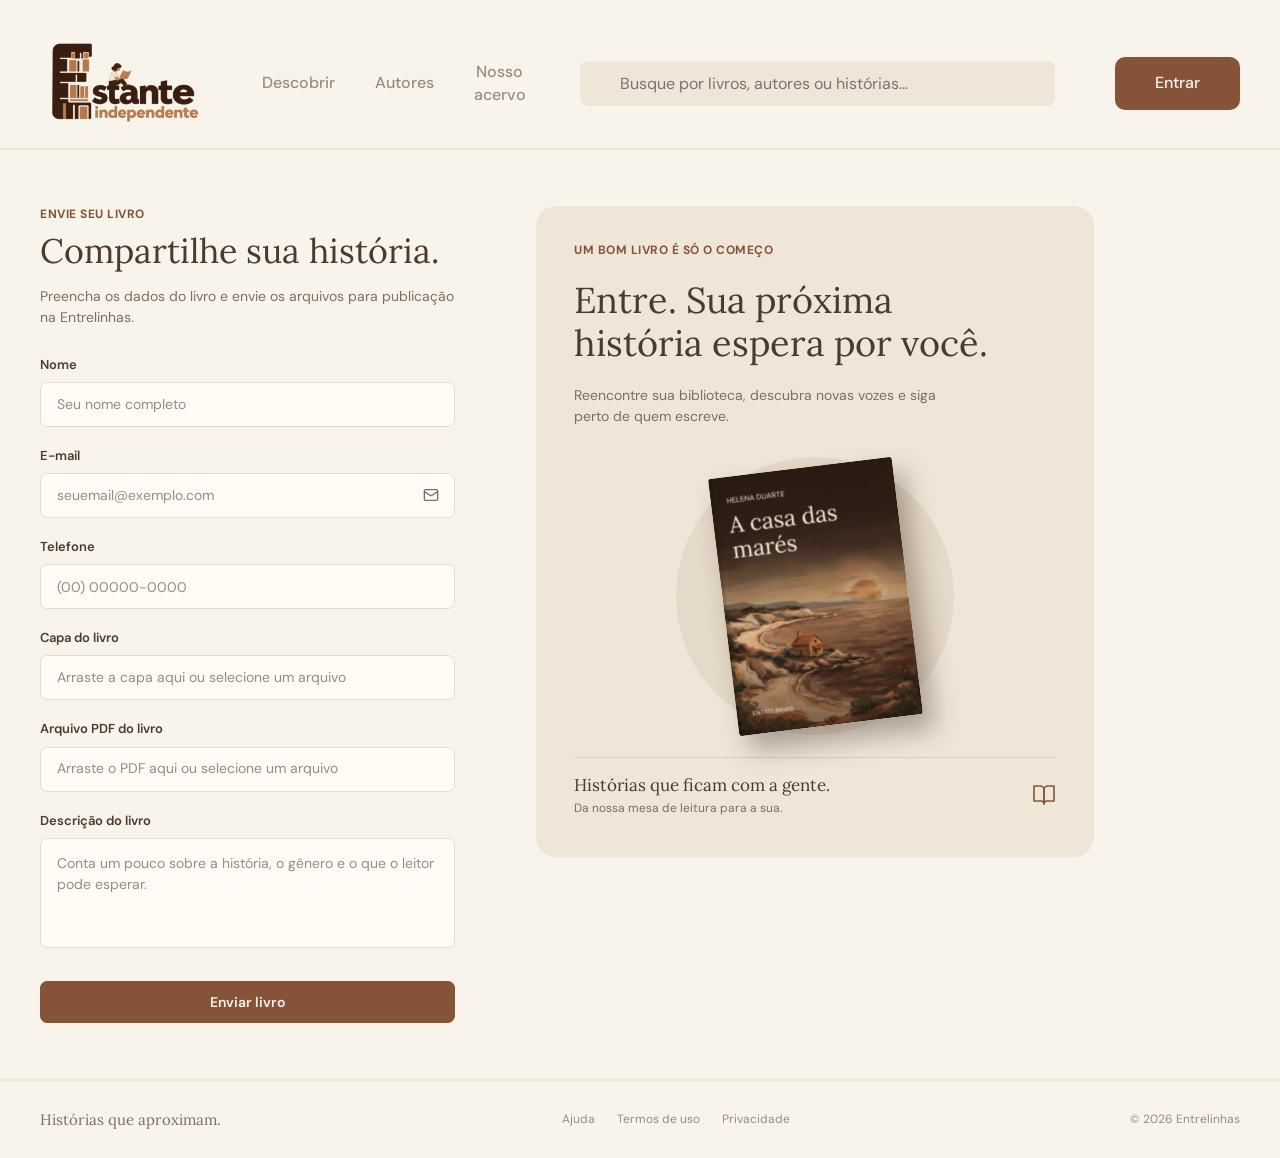
==== Estante Independente - Form/Estante Independente - Form/index.html @ 8c726a81 "finalização do trabalho" ====
<!DOCTYPE html>
<html lang="pt-BR">
<head>
  <meta charset="UTF-8">
  <meta name="viewport" content="width=device-width, initial-scale=1.0">
  <title>Compartilhe sua história | Estante Independente</title>
  <link rel="preconnect" href="https://fonts.googleapis.com">
  <link rel="preconnect" href="https://fonts.gstatic.com" crossorigin>
  <link href="https://fonts.googleapis.com/css2?family=DM+Sans:wght@400;500;600;700&family=Lora:wght@400;500&display=swap" rel="stylesheet">


  <link rel="stylesheet" href="style.css">
</head>
<body>

  
  <header>
    <div class="container_ger container_header">
      <img src="../Estante Independente - Form/ESTANTE INDEPENDENTE SVG.svg" alt="" />
      <nav class="nav_header">
        <a href="">Descobrir</a>
        <a href="">Autores</a>
        <a href="">Nosso <br>acervo</a>
      </nav>
      <div class="box_busca">
        <input placeholder="Busque por livros, autores ou histórias..." type="search">
        <svg xmlns="http://www.w3.org/2000/svg"
          viewBox="0 0 640 640">
            d="M480 272C480 317.9 465.1 360.3 440 394.7L566.6 521.4C579.1 533.9 579.1 554.2 566.6 566.7C554.1 579.2 533.8 579.2 521.3 566.7L394.7 440C360.3 465.1 317.9 480 272 480C157.1 480 64 386.9 64 272C64 157.1 157.1 64 272 64C386.9 64 480 157.1 480 272zM272 416C351.5 416 416 351.5 416 272C416 192.5 351.5 128 272 128C192.5 128 128 192.5 128 272C128 351.5 192.5 416 272 416z" />
        </svg>
      </div>
      <a class="botao_entrar" href="">Entrar</a>
    </div>
  </header>

 
  <main class="container_ger container_main">
       
    <section class="box_form">
      <p class="sobretitulo">Envie seu livro</p>
      <h1>Compartilhe sua história.</h1>
      <p class="texto_apoio">Preencha os dados do livro e envie os arquivos para publicação na Entrelinhas.</p>
      
      <form class="form_envio" action="#" method="post">
        
        <div class="campo_form">
          <label for="nome">Nome</label>
          <input type="text" id="nome" name="nome" placeholder="Seu nome completo">
        </div>
        
        <div class="campo_form">
          <label for="email">E-mail</label>
          <div class="box_email">
            <input type="email" id="email" name="email" placeholder="seuemail@exemplo.com">
            <svg viewBox="0 0 24 24" fill="none" stroke="currentColor" stroke-width="2" stroke-linecap="round" stroke-linejoin="round" aria-hidden="true">
              <rect width="20" height="16" x="2" y="4" rx="2" />
              <path d="m22 7-8.97 5.7a1.94 1.94 0 0 1-2.06 0L2 7" />
            </svg>
          </div>
        </div>
        
        <div class="campo_form">
          <label for="telefone">Telefone</label>
          <input type="tel" id="telefone" name="telefone" placeholder="(00) 00000-0000">
        </div>
        
        <div class="campo_form">
          <label for="capa">Capa do livro</label>
          <div class="campo_arquivo">
            <span>Arraste a capa aqui ou selecione um arquivo</span>
            <input type="file" id="capa" name="capa" accept="image/*">
          </div>
        </div>
        
        <div class="campo_form">
          <label for="pdf">Arquivo PDF do livro</label>
          <div class="campo_arquivo">
            <span>Arraste o PDF aqui ou selecione um arquivo</span>
            <input type="file" id="pdf" name="pdf" accept=".pdf,application/pdf">
          </div>
        </div>
        
        <div class="campo_form">
          <label for="descricao">Descrição do livro</label>
          <textarea id="descricao" name="descricao" placeholder="Conta um pouco sobre a história, o gênero e o que o leitor pode esperar."></textarea>
        </div>
        
        <button class="botao_enviar" type="submit">Enviar livro</button>
        
      </form>
    </section>
    
    <aside class="box_painel">
      <p class="sobretitulo">Um bom livro é só o começo</p>
      <h2>Entre. Sua próxima<br>história espera por você.</h2>
      <p class="texto_apoio">Reencontre sua biblioteca, descubra novas vozes e siga perto de quem escreve.</p>
      
      <div class="box_circulo">
        <img src="../Estante Independente - Form/a-casa-das-mares.png" alt="Capa do livro A casa das marés, de Helena Duarte">
      </div>
      
      <div class="painel_rodape">
        <div>
          <p class="painel_frase">Histórias que ficam com a gente.</p>
          <p class="painel_detalhe">Da nossa mesa de leitura para a sua.</p>
        </div>
        <svg viewBox="0 0 24 24" fill="none" stroke="currentColor" stroke-width="1.6" stroke-linecap="round" stroke-linejoin="round" aria-hidden="true">
          <path d="M2 3h6a4 4 0 0 1 4 4v14a3 3 0 0 0-3-3H2z" />
          <path d="M22 3h-6a4 4 0 0 0-4 4v14a3 3 0 0 1 3-3h7z" />
        </svg>
      </div>
    </aside>
     
    
  </main>
  
  <footer>
    <div class="container_ger container_footer">
      <p class="frase_footer">Histórias que aproximam.</p>
      <nav class="nav_footer">
        <a href="#">Ajuda</a>
        <a href="#">Termos de uso</a>
        <a href="#">Privacidade</a>
      </nav>
      <p class="copy_footer">© 2026 Entrelinhas</p>
    </div>
  </footer>

</body>
</html>
---- Estante Independente - Form/Estante Independente - Form/style.css ----
* {
  padding: 0;
  margin: 0;
  box-sizing: border-box;
}

:root {
  --marromClaro: #f8f4ec;
  --marromMedio: #efe6d8;
  --marromEscuro: #855438;
  --fontDM: "DM Sans", sans-serif;
  --fontLora: "Lora", serif;
}

header {
  background-color: var(--marromClaro);
  height: 150px;
  font-family: var(--fontDM);
  border-bottom: var(--marromMedio) solid 2px;
}
/* -------------- header------------------ */
.container_ger {
  /* background-color: aqua; */
  max-width: 1200px;
  width: 95%;
  margin: 0 auto;
}

.container_header {
  /* background-color: aqua; */
  display: flex;
  margin: 0 auto;
  align-items: center;
  justify-content: space-between;
}

.container_header img {
  width: 167px;
}

header a {
  text-decoration: none;
  font-weight: 500;
  font-size: 16px;
  text-align: center;
}

.nav_header {
  display: flex;
  justify-content: center;
  align-items: center;
}

.nav_header a {
  margin: 20px;
  color: #9a8b7e;
  display: inline-block;
  transition: 0.7s ease;
}

.box_busca {
  position: relative;
  width: 500px;
  transition: 0.7s ease;
}

.botao_entrar {
  background-color: var(--marromEscuro);
  color: var(--marromClaro);
  padding: 15px 40px;
  border-radius: 10px;
  display: inline-block;
  transition: 0.7s ease-out;
}

.box_busca input {
  max-width: 500px;
  width: 95%;
  background-color: var(--marromMedio);
  border: none;
  padding: 20px;
  padding-left: 25px;
  padding-bottom: 5px;
  font-size: 16px;
  border-radius: 8px;
  padding: 12px 16px 12px 40px;
  font-family: var(--fontDM);
  transition: 0.7s ease;
}

.box_busca svg {
  position: absolute;
  width: 28px;
  left: 10px;
  top: 50%;
  transform: translateY(-50%);
  height: 24px;
  pointer-events: none;
  fill: #9a8b7e;
}

.box_busca input:focus {
  outline: none;
}

.nav_header a:hover {
  color: var(--marromEscuro);
  transform: scale(1.15);
}

.botao_entrar:hover {
  transform: scale(1.15);
  background-color: transparent;
  border: var(--marromEscuro) 1px solid;
  color: var(--marromEscuro);
}

.box_busca:hover {
  transform: scale(1.05);
}


:root {
  --textoEscuro: #4a3a30;     
  --textoSuave: #7d6e63;     
  --cinzaMarrom: #9a8b7e;    
  --campo: #fffcf5;          
  --bordaCampo: #e6dccd;     
  --marromCirculo: #e5d9c7;   
  --linhaPainel: #dccfbb;     
}

body {
  background-color: var(--marromClaro);
  font-family: var(--fontDM);
  font-size: 14px;
  line-height: 1.4;
  color: var(--textoEscuro);
}


.container_main {
  display: grid;
  grid-template-columns: minmax(0, 415px) minmax(0, 558px);
  column-gap: 81px;
  align-items: start;
  padding: 56px 0;
}

/*  ------------ main ---------------- */


.sobretitulo {
  font-size: 12px;
  font-weight: 700;
  letter-spacing: 0.5px;
  text-transform: uppercase;
  color: var(--marromEscuro);
}

.texto_apoio {
  font-size: 14px;
  line-height: 1.5;
  color: var(--textoSuave);
}


.box_form h1 {
  margin: 8px 0 14px;
  font-family: var(--fontLora);
  font-weight: 400;
  font-size: 34px;
  line-height: 1.2;
  color: var(--textoEscuro);
}

.form_envio {
  margin-top: 28px;
}

.campo_form {
  margin-bottom: 20px;
}

.campo_form label {
  display: block;
  margin-bottom: 8px;
  font-size: 13px;
  font-weight: 600;
  color: var(--textoEscuro);
}

.campo_form input,
.campo_form textarea,
.campo_arquivo {
  width: 100%;
  height: 45px;
  padding: 0 16px;
  background-color: var(--campo);
  border: 1px solid var(--bordaCampo);
  border-radius: 7px;
  font-family: var(--fontDM);
  font-size: 14px;
  color: var(--textoEscuro);
  transition: 0.7s ease;
}

.campo_form input::placeholder,
.campo_form textarea::placeholder {
  color: var(--cinzaMarrom);
}

.campo_form input:focus,
.campo_form textarea:focus,
.campo_arquivo:focus-within {
  outline: none;
  border-color: var(--marromEscuro);
}

.campo_form textarea {
  height: 110px;
  padding: 14px 16px;
  line-height: 1.5;
  resize: none;
}

.box_email {
  position: relative;
}

.box_email input {
  padding-right: 46px;
}

.box_email svg {
  position: absolute;
  right: 16px;
  top: 50%;
  transform: translateY(-50%);
  width: 16px;
  height: 16px;
  color: var(--textoSuave);
  pointer-events: none;
}

.campo_arquivo {
  position: relative;
  display: flex;
  align-items: center;
  color: var(--cinzaMarrom);
  cursor: pointer;
}

.campo_arquivo input {
  position: absolute;
  top: 0;
  left: 0;
  width: 100%;
  height: 100%;
  padding: 0;
  border: none;
  opacity: 0;
  cursor: pointer;
}

.botao_enviar {
  width: 100%;
  height: 42px;
  margin-top: 8px;
  background-color: var(--marromEscuro);
  color: var(--marromClaro);
  border: var(--marromEscuro) 1px solid;
  border-radius: 7px;
  font-family: var(--fontDM);
  font-size: 14px;
  font-weight: 600;
  cursor: pointer;
  transition: 0.7s ease-out;
}

.botao_enviar:hover {
  background-color: transparent;
  color: var(--marromEscuro);
  transform: scale(1.03);
}

/* ---------- Coluna do painel ---------- */
.box_painel {
  padding: 36px 38px 40px;
  background-color: var(--marromMedio);
  border-radius: 20px;
}

.box_painel h2 {
  margin: 20px 0;
  font-family: var(--fontLora);
  font-weight: 400;
  font-size: 36px;
  line-height: 1.2;
  color: var(--textoEscuro);
}

.box_painel .texto_apoio {
  max-width: 400px;
}

.box_circulo {
  display: flex;
  align-items: center;
  justify-content: center;
  width: 278px;
  height: 278px;
  margin: 30px auto 0;
  background-color: var(--marromCirculo);
  border-radius: 50%;
}

.box_circulo img {
  width: 185px;
  border-radius: 3px;
  transform: rotate(-7deg);
  box-shadow: 10px 16px 26px rgba(50, 30, 20, 0.35);
}

.painel_rodape {
  display: flex;
  justify-content: space-between;
  align-items: center;
  margin-top: 22px;
  padding-top: 16px;
  border-top: var(--linhaPainel) solid 1px;
}

.painel_frase {
  font-family: var(--fontLora);
  font-size: 17px;
  color: var(--textoEscuro);
}

.painel_detalhe {
  margin-top: 2px;
  font-size: 12px;
  color: var(--textoSuave);
}

.painel_rodape svg {
  width: 24px;
  height: 24px;
  flex-shrink: 0;
  color: var(--marromEscuro);
}

/* ---------- Rodapé ---------- */
footer {
  background-color: var(--marromClaro);
  font-family: var(--fontDM);
  border-top: var(--marromMedio) solid 2px;
}

.container_footer {
  display: flex;
  justify-content: space-between;
  align-items: center;
  gap: 16px;
  padding: 28px 0;
}

.frase_footer {
  font-family: var(--fontLora);
  font-size: 15px;
  color: var(--textoSuave);
}

.nav_footer {
  display: flex;
  gap: 22px;
}

.nav_footer a {
  text-decoration: none;
  font-size: 12px;
  color: var(--cinzaMarrom);
  transition: 0.7s ease;
}

.nav_footer a:hover {
  color: var(--marromEscuro);
}

.copy_footer {
  font-size: 12px;
  color: var(--cinzaMarrom);
}



/* ---------- Telas médias (até 1150px) ---------- */
@media (max-width: 1150px) {
  header {
    height: auto;
    padding: 16px 0;
  }

  .container_header {
    flex-wrap: wrap;
    row-gap: 12px;
  }

  .box_busca {
    order: 3;
    width: 100%;
  }

  .box_busca input {
    max-width: none;
    width: 100%;
  }

  .box_busca:hover {
    transform: none;
  }
}

/* ---------- Tablet (até 1000px) ---------- */
@media (max-width: 1000px) {
  .container_main {
    grid-template-columns: minmax(0, 1fr);
    row-gap: 48px;
  }
}

/* ---------- Celular (até 600px) ---------- */
@media (max-width: 600px) {
  .container_header img {
    width: 110px;
    display: flex;
    align-items: center;
    margin: 0 auto;
  }

  .botao_entrar {
    /* order: 1;
    padding: 12px 28px; */
    display: none;
  }

  .box_busca{
    display: none;
  }
  .nav_header {
    order: 2;
    width: 100%;
  }

  .nav_header a {
    margin: 8px 12px;
    font-size: 14px;
  }

  .container_main {
    padding: 40px 0;
  }

  .box_form h1 {
    font-size: 28px;
  }

  .box_painel {
    padding: 28px 22px 32px;
  }

  .box_painel h2 {
    font-size: 28px;
  }

  .box_circulo {
    width: 240px;
    height: 240px;
  }

  .box_circulo img {
    width: 160px;
  }

  .container_footer {
    flex-direction: column;
    text-align: center;
  }
}
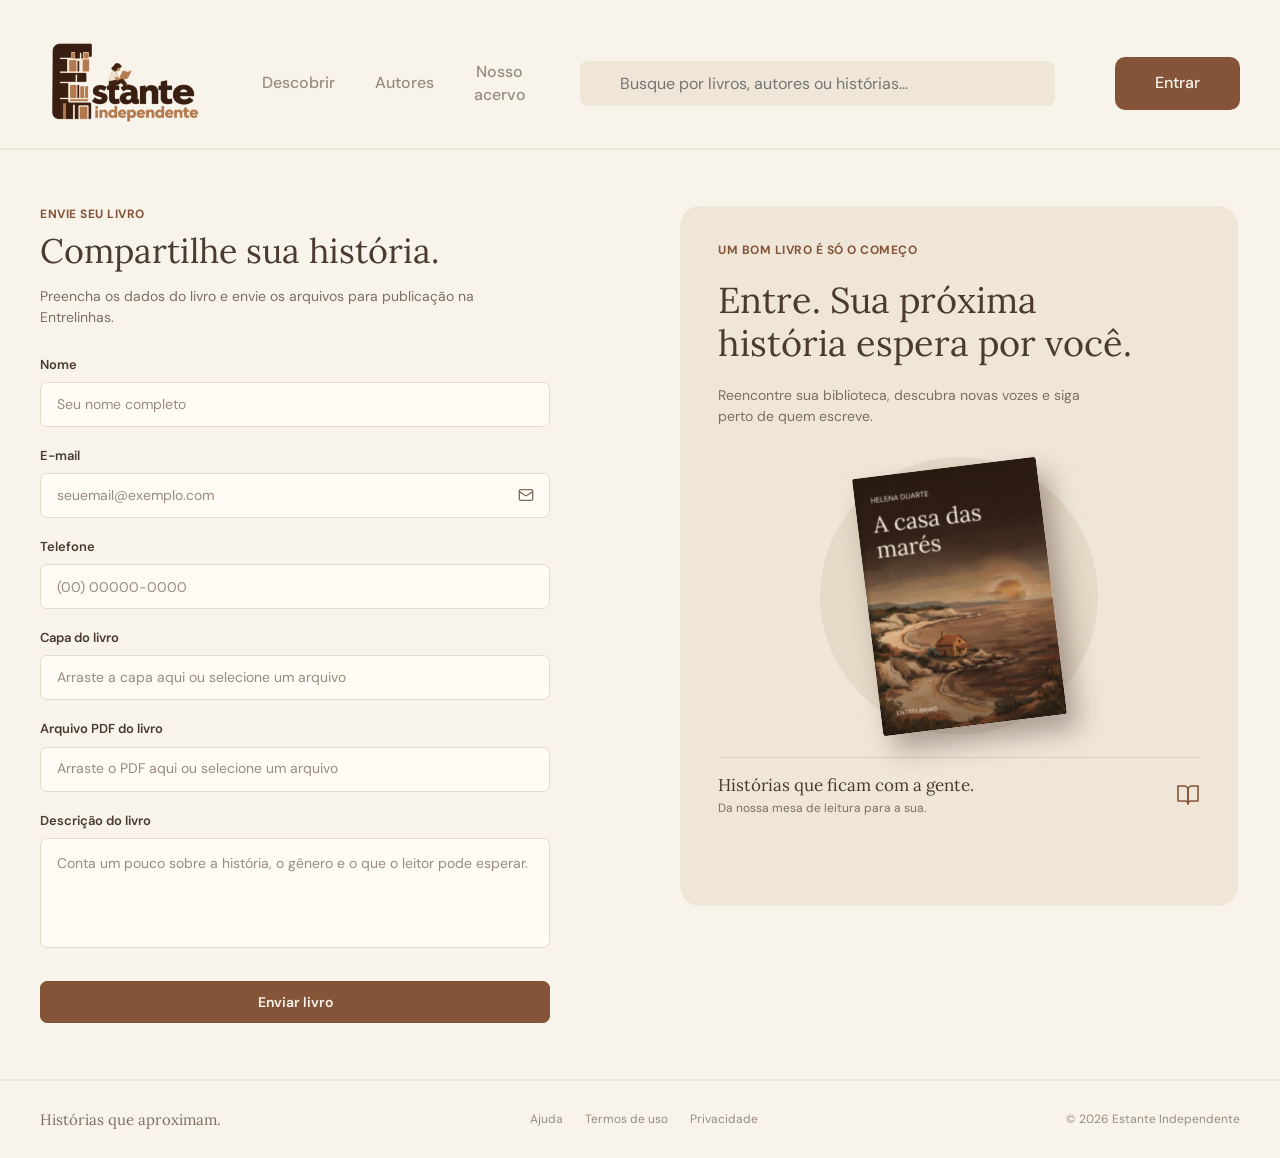
==== commit a66fbc91: "finalizada a pg de envio de livros" ====
--- a/Estante Independente - Form/Estante Independente - Form/index.html
+++ b/Estante Independente - Form/Estante Independente - Form/index.html
@@ -1,19 +1,23 @@
 <!DOCTYPE html>
 <html lang="pt-BR">
+
 <head>
   <meta charset="UTF-8">
   <meta name="viewport" content="width=device-width, initial-scale=1.0">
   <title>Compartilhe sua história | Estante Independente</title>
   <link rel="preconnect" href="https://fonts.googleapis.com">
   <link rel="preconnect" href="https://fonts.gstatic.com" crossorigin>
-  <link href="https://fonts.googleapis.com/css2?family=DM+Sans:wght@400;500;600;700&family=Lora:wght@400;500&display=swap" rel="stylesheet">
+  <link
+    href="https://fonts.googleapis.com/css2?family=DM+Sans:wght@400;500;600;700&family=Lora:wght@400;500&display=swap"
+    rel="stylesheet">
 
 
   <link rel="stylesheet" href="style.css">
 </head>
+
 <body>
 
-  
+
   <header>
     <div class="container_ger container_header">
       <img src="../Estante Independente - Form/ESTANTE INDEPENDENTE SVG.svg" alt="" />
@@ -24,46 +28,51 @@
       </nav>
       <div class="box_busca">
         <input placeholder="Busque por livros, autores ou histórias..." type="search">
-        <svg xmlns="http://www.w3.org/2000/svg"
-          viewBox="0 0 640 640">
-            d="M480 272C480 317.9 465.1 360.3 440 394.7L566.6 521.4C579.1 533.9 579.1 554.2 566.6 566.7C554.1 579.2 533.8 579.2 521.3 566.7L394.7 440C360.3 465.1 317.9 480 272 480C157.1 480 64 386.9 64 272C64 157.1 157.1 64 272 64C386.9 64 480 157.1 480 272zM272 416C351.5 416 416 351.5 416 272C416 192.5 351.5 128 272 128C192.5 128 128 192.5 128 272C128 351.5 192.5 416 272 416z" />
+        <svg xmlns="http://www.w3.org/2000/svg" viewBox="0 0 640 640">
+          d="M480 272C480 317.9 465.1 360.3 440 394.7L566.6 521.4C579.1 533.9 579.1 554.2 566.6 566.7C554.1 579.2 533.8
+          579.2 521.3 566.7L394.7 440C360.3 465.1 317.9 480 272 480C157.1 480 64 386.9 64 272C64 157.1 157.1 64 272
+          64C386.9 64 480 157.1 480 272zM272 416C351.5 416 416 351.5 416 272C416 192.5 351.5 128 272 128C192.5 128 128
+          192.5 128 272C128 351.5 192.5 416 272 416z" />
         </svg>
       </div>
       <a class="botao_entrar" href="">Entrar</a>
     </div>
+    <div>
+
   </header>
 
- 
+
   <main class="container_ger container_main">
-       
+
     <section class="box_form">
       <p class="sobretitulo">Envie seu livro</p>
       <h1>Compartilhe sua história.</h1>
       <p class="texto_apoio">Preencha os dados do livro e envie os arquivos para publicação na Entrelinhas.</p>
-      
+
       <form class="form_envio" action="#" method="post">
-        
+
         <div class="campo_form">
           <label for="nome">Nome</label>
           <input type="text" id="nome" name="nome" placeholder="Seu nome completo">
         </div>
-        
+
         <div class="campo_form">
           <label for="email">E-mail</label>
           <div class="box_email">
             <input type="email" id="email" name="email" placeholder="seuemail@exemplo.com">
-            <svg viewBox="0 0 24 24" fill="none" stroke="currentColor" stroke-width="2" stroke-linecap="round" stroke-linejoin="round" aria-hidden="true">
+            <svg viewBox="0 0 24 24" fill="none" stroke="currentColor" stroke-width="2" stroke-linecap="round"
+              stroke-linejoin="round" aria-hidden="true">
               <rect width="20" height="16" x="2" y="4" rx="2" />
               <path d="m22 7-8.97 5.7a1.94 1.94 0 0 1-2.06 0L2 7" />
             </svg>
           </div>
         </div>
-        
+
         <div class="campo_form">
           <label for="telefone">Telefone</label>
           <input type="tel" id="telefone" name="telefone" placeholder="(00) 00000-0000">
         </div>
-        
+
         <div class="campo_form">
           <label for="capa">Capa do livro</label>
           <div class="campo_arquivo">
@@ -71,7 +80,7 @@
             <input type="file" id="capa" name="capa" accept="image/*">
           </div>
         </div>
-        
+
         <div class="campo_form">
           <label for="pdf">Arquivo PDF do livro</label>
           <div class="campo_arquivo">
@@ -79,41 +88,44 @@
             <input type="file" id="pdf" name="pdf" accept=".pdf,application/pdf">
           </div>
         </div>
-        
+
         <div class="campo_form">
           <label for="descricao">Descrição do livro</label>
-          <textarea id="descricao" name="descricao" placeholder="Conta um pouco sobre a história, o gênero e o que o leitor pode esperar."></textarea>
+          <textarea id="descricao" name="descricao"
+            placeholder="Conta um pouco sobre a história, o gênero e o que o leitor pode esperar."></textarea>
         </div>
-        
+
         <button class="botao_enviar" type="submit">Enviar livro</button>
-        
+
       </form>
     </section>
-    
+
     <aside class="box_painel">
       <p class="sobretitulo">Um bom livro é só o começo</p>
       <h2>Entre. Sua próxima<br>história espera por você.</h2>
       <p class="texto_apoio">Reencontre sua biblioteca, descubra novas vozes e siga perto de quem escreve.</p>
-      
+
       <div class="box_circulo">
-        <img src="../Estante Independente - Form/a-casa-das-mares.png" alt="Capa do livro A casa das marés, de Helena Duarte">
+        <img src="../Estante Independente - Form/a-casa-das-mares.png"
+          alt="Capa do livro A casa das marés, de Helena Duarte">
       </div>
-      
+
       <div class="painel_rodape">
         <div>
           <p class="painel_frase">Histórias que ficam com a gente.</p>
           <p class="painel_detalhe">Da nossa mesa de leitura para a sua.</p>
         </div>
-        <svg viewBox="0 0 24 24" fill="none" stroke="currentColor" stroke-width="1.6" stroke-linecap="round" stroke-linejoin="round" aria-hidden="true">
+        <svg viewBox="0 0 24 24" fill="none" stroke="currentColor" stroke-width="1.6" stroke-linecap="round"
+          stroke-linejoin="round" aria-hidden="true">
           <path d="M2 3h6a4 4 0 0 1 4 4v14a3 3 0 0 0-3-3H2z" />
           <path d="M22 3h-6a4 4 0 0 0-4 4v14a3 3 0 0 1 3-3h7z" />
         </svg>
       </div>
     </aside>
-     
-    
+
+
   </main>
-  
+
   <footer>
     <div class="container_ger container_footer">
       <p class="frase_footer">Histórias que aproximam.</p>
@@ -122,9 +134,10 @@
         <a href="#">Termos de uso</a>
         <a href="#">Privacidade</a>
       </nav>
-      <p class="copy_footer">© 2026 Entrelinhas</p>
+      <p class="copy_footer">© 2026 Estante Independente</p>
     </div>
   </footer>
 
 </body>
-</html>
+
+</html>
--- a/Estante Independente - Form/Estante Independente - Form/style.css
+++ b/Estante Independente - Form/Estante Independente - Form/style.css
@@ -142,9 +142,8 @@
 
 .container_main {
   display: grid;
-  grid-template-columns: minmax(0, 415px) minmax(0, 558px);
-  column-gap: 81px;
-  align-items: start;
+  grid-template-columns: minmax(0, 510px) minmax(0, 558px);
+  column-gap: 130px;
   padding: 56px 0;
 }
 
@@ -286,6 +285,12 @@
 }
 
 /* ---------- Coluna do painel ---------- */
+
+aside{
+  max-height: 700px;
+}
+
+
 .box_painel {
   padding: 36px 38px 40px;
   background-color: var(--marromMedio);
@@ -395,7 +400,6 @@
 
 
 
-/* ---------- Telas médias (até 1150px) ---------- */
 @media (max-width: 1150px) {
   header {
     height: auto;
@@ -422,7 +426,6 @@
   }
 }
 
-/* ---------- Tablet (até 1000px) ---------- */
 @media (max-width: 1000px) {
   .container_main {
     grid-template-columns: minmax(0, 1fr);
@@ -430,7 +433,6 @@
   }
 }
 
-/* ---------- Celular (até 600px) ---------- */
 @media (max-width: 600px) {
   .container_header img {
     width: 110px;
